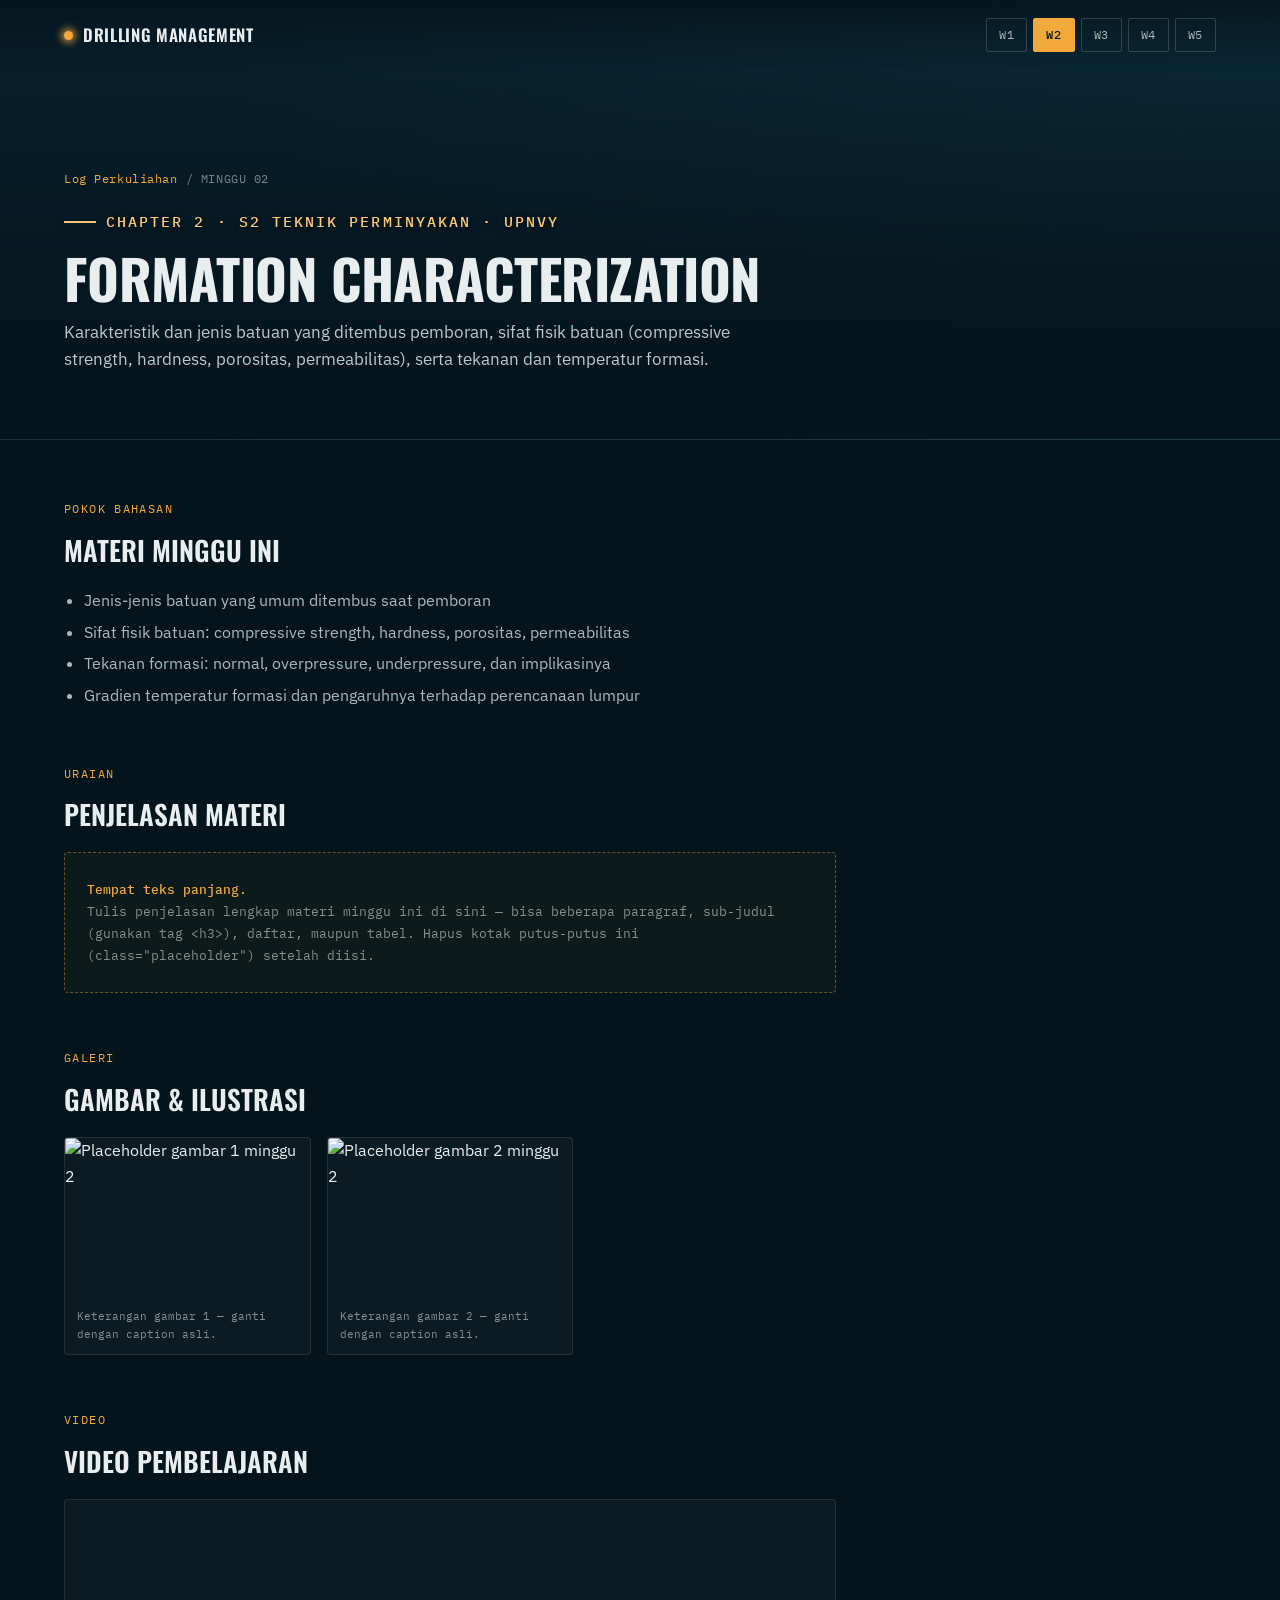
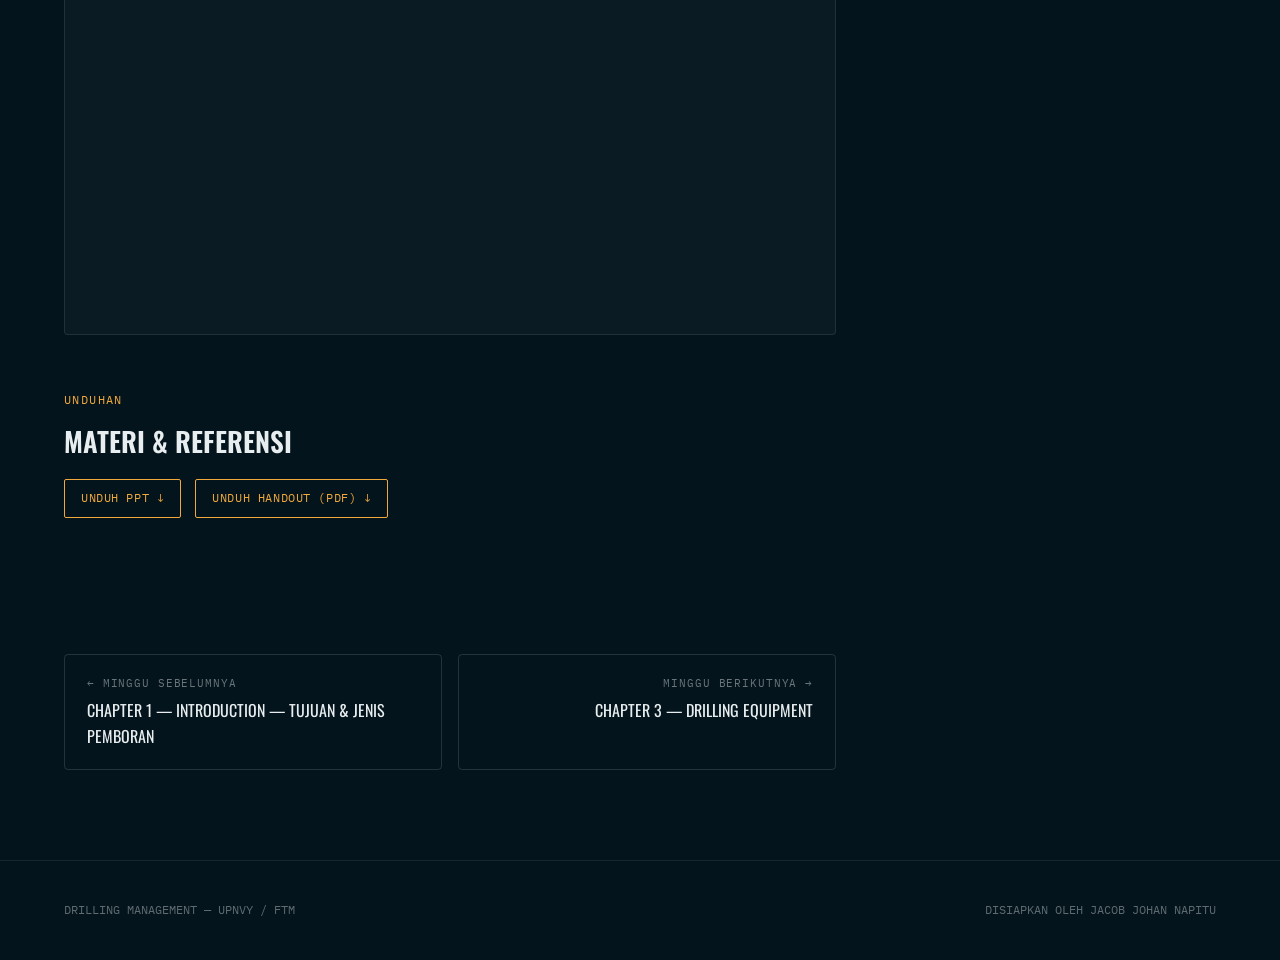
==== week2.html @ b5807e6e "Add files via upload" ====
<!DOCTYPE html>
<html lang="id">
<head>
<meta charset="UTF-8">
<meta name="viewport" content="width=device-width, initial-scale=1.0">
<title>Minggu 02 — Formation Characterization | Drilling Management UPNVY</title>
<link rel="stylesheet" href="styles.css">
<link rel="preconnect" href="https://fonts.googleapis.com">
<link href="https://fonts.googleapis.com/css2?family=Oswald:wght@400;500;600;700&family=IBM+Plex+Sans:wght@400;500;600&family=IBM+Plex+Mono:wght@400;500&display=swap" rel="stylesheet">
</head>
<body>

<header>
  <div class="brand"><a href="index.html"><span class="dot"></span>DRILLING MANAGEMENT</a></div>
  <nav class="weeks" id="weekNav">
    <a href="week1.html">W1</a>
    <a href="week2.html" class="active">W2</a>
    <a href="week3.html">W3</a>
    <a href="week4.html">W4</a>
    <a href="week5.html">W5</a>
  </nav>
</header>

<section class="page-hero">
  <div class="breadcrumb"><a href="index.html">Log Perkuliahan</a> / MINGGU 02</div>
  <div class="eyebrow">Chapter 2 · S2 Teknik Perminyakan · UPNVY</div>
  <h1>Formation Characterization</h1>
  <p class="hero-sub">Karakteristik dan jenis batuan yang ditembus pemboran, sifat fisik batuan (compressive strength, hardness, porositas, permeabilitas), serta tekanan dan temperatur formasi.</p>
</section>

<section class="content">

  <div class="content-block">
    <div class="section-label">Pokok Bahasan</div>
    <h2>Materi Minggu Ini</h2>
    <ul>
      <li>Jenis-jenis batuan yang umum ditembus saat pemboran</li>
      <li>Sifat fisik batuan: compressive strength, hardness, porositas, permeabilitas</li>
      <li>Tekanan formasi: normal, overpressure, underpressure, dan implikasinya</li>
      <li>Gradien temperatur formasi dan pengaruhnya terhadap perencanaan lumpur</li>
    </ul>
  </div>

  <div class="content-block">
    <div class="section-label">Uraian</div>
    <h2>Penjelasan Materi</h2>
    <!-- Ganti isi placeholder di bawah ini dengan teks penjelasan lengkap untuk minggu 2 -->
    <div class="placeholder">
      <strong>Tempat teks panjang.</strong><br>
      Tulis penjelasan lengkap materi minggu ini di sini — bisa beberapa paragraf,
      sub-judul (gunakan tag &lt;h3&gt;), daftar, maupun tabel. Hapus kotak putus-putus ini
      (class="placeholder") setelah diisi.
    </div>
  </div>

  <div class="content-block">
    <div class="section-label">Galeri</div>
    <h2>Gambar &amp; Ilustrasi</h2>
    <!-- Duplikat blok <figure> untuk menambah gambar. Ganti src dan figcaption. -->
    <div class="gallery">
      <figure>
        <img src="https://via.placeholder.com/600x400/0B2A3D/E8EEEF?text=Gambar+1" alt="Placeholder gambar 1 minggu 2">
        <figcaption>Keterangan gambar 1 — ganti dengan caption asli.</figcaption>
      </figure>
      <figure>
        <img src="https://via.placeholder.com/600x400/0B2A3D/E8EEEF?text=Gambar+2" alt="Placeholder gambar 2 minggu 2">
        <figcaption>Keterangan gambar 2 — ganti dengan caption asli.</figcaption>
      </figure>
    </div>
  </div>

  <div class="content-block">
    <div class="section-label">Video</div>
    <h2>Video Pembelajaran</h2>
    <!-- Ganti src di bawah dengan tautan embed YouTube/Vimeo untuk minggu 2 -->
    <div class="video-frame">
      <iframe src="about:blank" title="Video minggu 2" allowfullscreen></iframe>
    </div>
  </div>

  <div class="content-block">
    <div class="section-label">Unduhan</div>
    <h2>Materi &amp; Referensi</h2>
    <!-- Ganti href="#" dengan tautan file PPT/PDF asli, misal ke folder /slides/week2.pptx -->
    <div class="downloads">
      <a class="ppt-btn" href="#">UNDUH PPT ↓</a>
      <a class="ppt-btn" href="#">UNDUH HANDOUT (PDF) ↓</a>
    </div>
  </div>

</section>

<div class="page-nav">
  <a href="week1.html" class="prev">
    <div class="dir">← MINGGU SEBELUMNYA</div>
    <div class="ttl">Chapter 1 — Introduction — Tujuan &amp; Jenis Pemboran</div>
  </a>
  <a href="week3.html" class="next">
    <div class="dir">MINGGU BERIKUTNYA →</div>
    <div class="ttl">Chapter 3 — Drilling Equipment</div>
  </a>
</div>

<footer>
  <div>DRILLING MANAGEMENT — UPNVY / FTM</div>
  <div>DISIAPKAN OLEH JACOB JOHAN NAPITU</div>
</footer>

</body>
</html>
---- styles.css ----
/* ============================================================
   DRILLING MANAGEMENT — Shared Stylesheet
   Dipakai oleh index.html dan semua week*.html
   ============================================================ */

:root{
  --abyss:#04141C;
  --deep:#0B2A3D;
  --steel:#1D4E5F;
  --foam:#E8EEEF;
  --amber:#F2A93B;
  --rust:#C1502E;
  --font-display:'Oswald', sans-serif;
  --font-body:'IBM Plex Sans', sans-serif;
  --font-mono:'IBM Plex Mono', monospace;
}

*{margin:0;padding:0;box-sizing:border-box;}
html{scroll-behavior:smooth;}
body{
  background:var(--abyss);
  color:var(--foam);
  font-family:var(--font-body);
  line-height:1.6;
}
a{color:inherit;text-decoration:none;}
img{max-width:100%;display:block;}

/* ===== NAV ===== */
header{
  position:fixed;top:0;left:0;right:0;z-index:100;
  display:flex;align-items:center;justify-content:space-between;
  padding:18px 5vw;
  background:linear-gradient(180deg, rgba(4,20,28,0.92), rgba(4,20,28,0));
  backdrop-filter:blur(2px);
  gap:16px;flex-wrap:wrap;
}
.brand{
  font-family:var(--font-display);
  font-weight:600;
  letter-spacing:0.04em;
  font-size:1.05rem;
  display:flex;align-items:center;gap:10px;
}
.brand a{display:flex;align-items:center;gap:10px;}
.brand .dot{
  width:9px;height:9px;border-radius:50%;
  background:var(--amber);
  box-shadow:0 0 8px 2px var(--amber);
  animation:pulse-dot 2.4s ease-in-out infinite;
}
nav.weeks{display:flex;gap:6px;flex-wrap:wrap;}
nav.weeks a{
  position:relative;
  font-family:var(--font-mono);
  font-size:0.72rem;
  letter-spacing:0.05em;
  padding:7px 12px;
  border:1px solid rgba(232,238,239,0.18);
  border-radius:2px;
  color:rgba(232,238,239,0.75);
  transition:all .2s ease;
}
nav.weeks a:hover{
  border-color:var(--amber);
  color:var(--amber);
  background:rgba(242,169,59,0.08);
}
nav.weeks a.active{
  border-color:var(--amber);
  color:var(--abyss);
  background:var(--amber);
  font-weight:500;
}

@keyframes pulse-dot{
  0%,100%{opacity:.35;transform:scale(0.85);}
  50%{opacity:1;transform:scale(1.15);}
}

/* ===== HERO (index) ===== */
.hero{
  position:relative;
  height:100vh;
  min-height:640px;
  display:flex;
  flex-direction:column;
  justify-content:flex-end;
  overflow:hidden;
}
.hero-photo{
  position:absolute;inset:0;
  background-image:
    linear-gradient(180deg, rgba(4,20,28,0.45) 0%, rgba(4,20,28,0.25) 45%, rgba(4,20,28,0.92) 100%),
    url('https://images.unsplash.com/photo-1690508313456-bf8c851e8319?fm=jpg&q=80&w=2400&auto=format&fit=crop');
  background-size:cover;
  background-position:center 62%;
  filter:saturate(0.9) contrast(1.05);
}
.hero-content{
  position:relative;z-index:2;
  padding:0 5vw 92px;
  max-width:820px;
}
.eyebrow{
  font-family:var(--font-mono);
  font-weight:500;
  font-size:0.92rem;
  letter-spacing:0.14em;
  color:#FFC875;
  text-shadow:0 1px 6px rgba(4,20,28,0.9), 0 1px 2px rgba(4,20,28,1);
  text-transform:uppercase;
  margin-bottom:20px;
  display:flex;align-items:center;gap:10px;
}
.eyebrow::before{content:'';width:32px;height:2px;background:#FFC875;box-shadow:0 1px 4px rgba(4,20,28,0.9);}
h1{
  font-family:var(--font-display);
  font-weight:700;
  font-size:clamp(2.4rem, 6vw, 4.6rem);
  line-height:1.02;
  letter-spacing:-0.01em;
  text-transform:uppercase;
  margin-bottom:20px;
}
h1 span{color:var(--amber);}
.hero-sub{
  font-size:1.05rem;
  color:rgba(232,238,239,0.82);
  max-width:560px;
  margin-bottom:6px;
}
.hero-meta{
  margin-top:28px;
  font-family:var(--font-mono);
  font-size:0.76rem;
  color:rgba(232,238,239,0.6);
  letter-spacing:0.03em;
}

/* ===== ANIMATED WAVES ===== */
.wave-wrap{
  position:absolute;bottom:0;left:0;width:100%;height:110px;
  z-index:1;overflow:hidden;
}
.wave-layer{
  position:absolute;left:0;width:100%;height:100%;
  background-repeat:repeat-x;
  background-size:800px 100%;
}
.wave-1{
  bottom:0;
  background-image:url("data:image/svg+xml,%3Csvg xmlns='http://www.w3.org/2000/svg' viewBox='0 0 800 110'%3E%3Cpath d='M0,55 C100,20 200,90 400,55 C600,20 700,90 800,55 L800,110 L0,110 Z' fill='%230B2A3D'/%3E%3C/svg%3E");
  opacity:0.88;
  animation:wave-scroll-l 16s linear infinite;
}
.wave-2{
  bottom:-14px;
  background-image:url("data:image/svg+xml,%3Csvg xmlns='http://www.w3.org/2000/svg' viewBox='0 0 800 90' %3E%3Cpath d='M0,45 C120,15 220,75 400,45 C580,15 680,75 800,45 L800,90 L0,90 Z' fill='%2304141C'/%3E%3C/svg%3E");
  opacity:0.95;
  animation:wave-scroll-r 24s linear infinite;
}
@keyframes wave-scroll-l{
  from{background-position-x:0;}
  to{background-position-x:-800px;}
}
@keyframes wave-scroll-r{
  from{background-position-x:0;}
  to{background-position-x:800px;}
}

/* ===== SECTION: INTRO ===== */
.intro{
  padding:90px 5vw 60px;
  max-width:900px;
  border-bottom:1px solid rgba(232,238,239,0.08);
}
.section-label{
  font-family:var(--font-mono);
  font-size:0.72rem;
  letter-spacing:0.12em;
  color:var(--amber);
  text-transform:uppercase;
  margin-bottom:14px;
}
.intro h2{
  font-family:var(--font-display);
  font-size:clamp(1.6rem,3vw,2.2rem);
  text-transform:uppercase;
  margin-bottom:18px;
  font-weight:600;
}
.intro p{color:rgba(232,238,239,0.75);max-width:680px;}
.lecturer{
  margin-top:26px;
  font-family:var(--font-mono);
  font-size:0.8rem;
  color:rgba(232,238,239,0.6);
}

/* ===== WEEK MENU (index) ===== */
.log{
  padding:60px 5vw 100px;
}
.log-header{
  display:flex;justify-content:space-between;align-items:baseline;
  margin-bottom:36px;flex-wrap:wrap;gap:10px;
}
.log-header h2{
  font-family:var(--font-display);
  font-size:clamp(1.6rem,3vw,2.2rem);
  text-transform:uppercase;
}
.entry{
  display:grid;
  grid-template-columns:110px 1fr auto;
  gap:28px;
  align-items:start;
  padding:28px 0;
  border-top:1px solid rgba(232,238,239,0.1);
  transition:background .2s ease;
}
.entry:hover{background:rgba(29,78,95,0.12);}
.entry:last-child{border-bottom:1px solid rgba(232,238,239,0.1);}
.entry-week{
  font-family:var(--font-mono);
  font-size:0.85rem;
  color:var(--amber);
  letter-spacing:0.05em;
  padding-top:4px;
}
.entry-week small{
  display:block;
  color:rgba(232,238,239,0.45);
  font-size:0.68rem;
  margin-top:4px;
}
.entry-body h3{
  font-family:var(--font-display);
  font-weight:500;
  font-size:1.25rem;
  text-transform:uppercase;
  margin-bottom:8px;
  letter-spacing:0.01em;
}
.entry-body p{
  color:rgba(232,238,239,0.65);
  font-size:0.92rem;
  max-width:560px;
}
.entry-action{
  display:flex;align-items:center;padding-top:4px;
}
.ppt-btn, .open-btn{
  font-family:var(--font-mono);
  font-size:0.72rem;
  letter-spacing:0.05em;
  padding:9px 16px;
  border:1px solid var(--amber);
  color:var(--amber);
  border-radius:2px;
  white-space:nowrap;
  transition:all .2s ease;
  display:inline-block;
}
.ppt-btn:hover, .open-btn:hover{background:var(--amber);color:var(--abyss);}

/* ===== WEEK PAGE ===== */
.page-hero{
  position:relative;
  padding:170px 5vw 60px;
  border-bottom:1px solid rgba(232,238,239,0.08);
  background:
    linear-gradient(180deg, rgba(11,42,61,0.55), rgba(4,20,28,1) 88%),
    radial-gradient(ellipse at top right, rgba(29,78,95,0.5), transparent 60%);
}
.breadcrumb{
  font-family:var(--font-mono);
  font-size:0.72rem;
  letter-spacing:0.05em;
  color:rgba(232,238,239,0.5);
  margin-bottom:22px;
  display:flex;align-items:center;gap:8px;
}
.breadcrumb a{color:var(--amber);}
.breadcrumb a:hover{text-decoration:underline;}
.page-hero .eyebrow{margin-bottom:16px;}
.page-hero h1{font-size:clamp(2rem,5vw,3.4rem);margin-bottom:14px;}
.page-hero .hero-sub{max-width:680px;}

.content{
  padding:60px 5vw 40px;
  max-width:900px;
}
.content-block{
  margin-bottom:56px;
}
.content-block .section-label{margin-bottom:10px;}
.content-block h2{
  font-family:var(--font-display);
  font-size:clamp(1.3rem,2.4vw,1.7rem);
  text-transform:uppercase;
  font-weight:600;
  margin-bottom:16px;
}
.content-block p{
  color:rgba(232,238,239,0.75);
  max-width:700px;
  margin-bottom:14px;
}
.content-block ul{
  color:rgba(232,238,239,0.75);
  max-width:700px;
  padding-left:20px;
  margin-bottom:14px;
}
.content-block li{margin-bottom:6px;}

/* Placeholder box: menandai tempat konten tambahan (teks, gambar, video) akan diisi */
.placeholder{
  border:1px dashed rgba(242,169,59,0.4);
  border-radius:4px;
  padding:26px 22px;
  background:rgba(242,169,59,0.04);
  color:rgba(232,238,239,0.55);
  font-family:var(--font-mono);
  font-size:0.8rem;
  line-height:1.7;
}
.placeholder strong{color:var(--amber);font-weight:500;}

.gallery{
  display:grid;
  grid-template-columns:repeat(auto-fill, minmax(220px, 1fr));
  gap:16px;
}
.gallery figure{
  border:1px solid rgba(232,238,239,0.1);
  border-radius:4px;
  overflow:hidden;
  background:rgba(232,238,239,0.03);
}
.gallery img{width:100%;height:160px;object-fit:cover;}
.gallery figcaption{
  padding:10px 12px;
  font-family:var(--font-mono);
  font-size:0.7rem;
  color:rgba(232,238,239,0.55);
}

.video-frame{
  position:relative;width:100%;padding-top:56.25%;
  border:1px solid rgba(232,238,239,0.1);border-radius:4px;overflow:hidden;
  background:rgba(232,238,239,0.03);
}
.video-frame iframe{
  position:absolute;inset:0;width:100%;height:100%;border:0;
}

.downloads{display:flex;gap:14px;flex-wrap:wrap;}

/* ===== PAGE NAV (prev/next) ===== */
.page-nav{
  display:flex;justify-content:space-between;align-items:stretch;
  gap:16px;flex-wrap:wrap;
  padding:40px 5vw 90px;
  max-width:900px;
}
.page-nav a{
  flex:1;min-width:220px;
  border:1px solid rgba(232,238,239,0.14);
  border-radius:4px;
  padding:20px 22px;
  transition:all .2s ease;
}
.page-nav a:hover{border-color:var(--amber);background:rgba(242,169,59,0.06);}
.page-nav .dir{
  font-family:var(--font-mono);
  font-size:0.68rem;
  letter-spacing:0.08em;
  color:rgba(232,238,239,0.45);
  margin-bottom:6px;
}
.page-nav .ttl{
  font-family:var(--font-display);
  font-size:1rem;
  text-transform:uppercase;
  color:var(--foam);
}
.page-nav .next{text-align:right;}

/* ===== FOOTER ===== */
footer{
  padding:40px 5vw;
  border-top:1px solid rgba(232,238,239,0.08);
  font-family:var(--font-mono);
  font-size:0.72rem;
  color:rgba(232,238,239,0.4);
  display:flex;justify-content:space-between;flex-wrap:wrap;gap:10px;
}

@media (max-width:720px){
  .entry{grid-template-columns:1fr;gap:10px;}
  .entry-action{justify-content:flex-start;}
  nav.weeks{display:none;}
  .page-nav .next{text-align:left;}
}

@media (prefers-reduced-motion: reduce){
  .wave-1,.wave-2,.brand .dot{animation:none !important;}
}
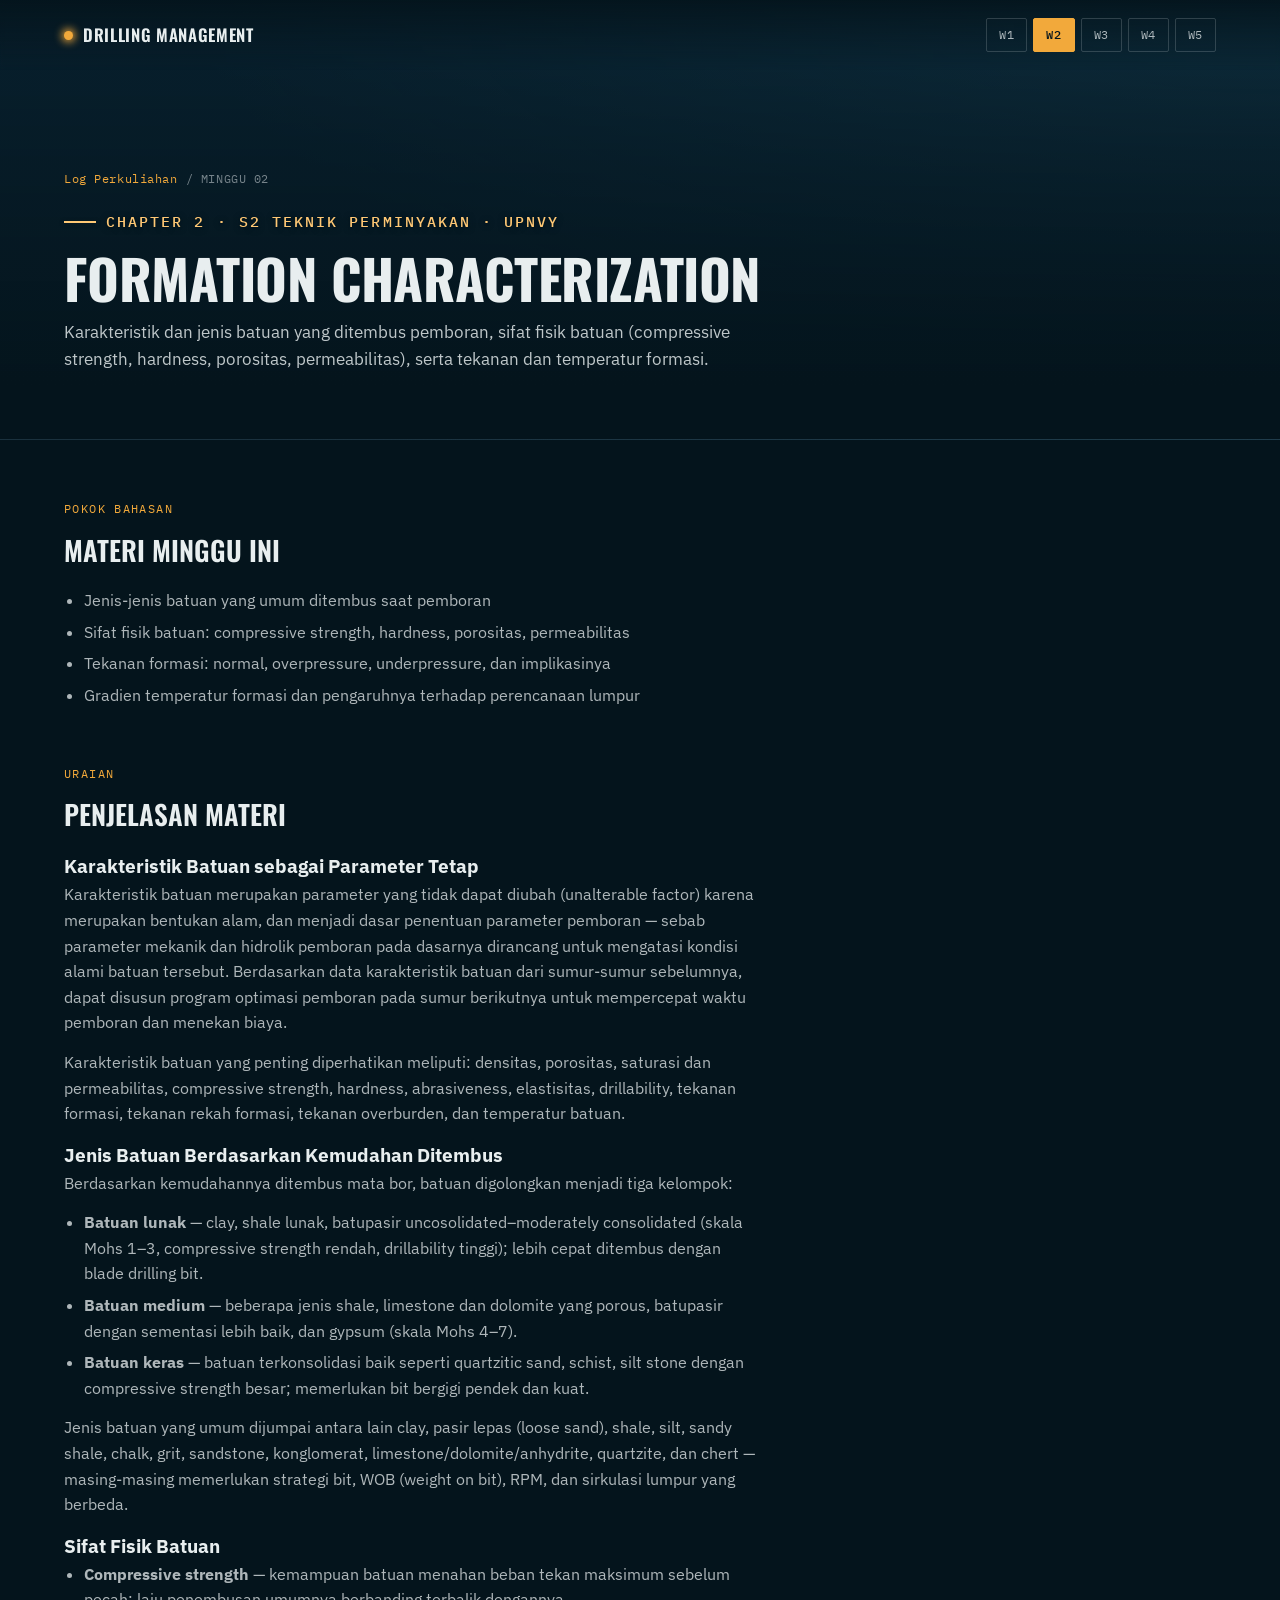
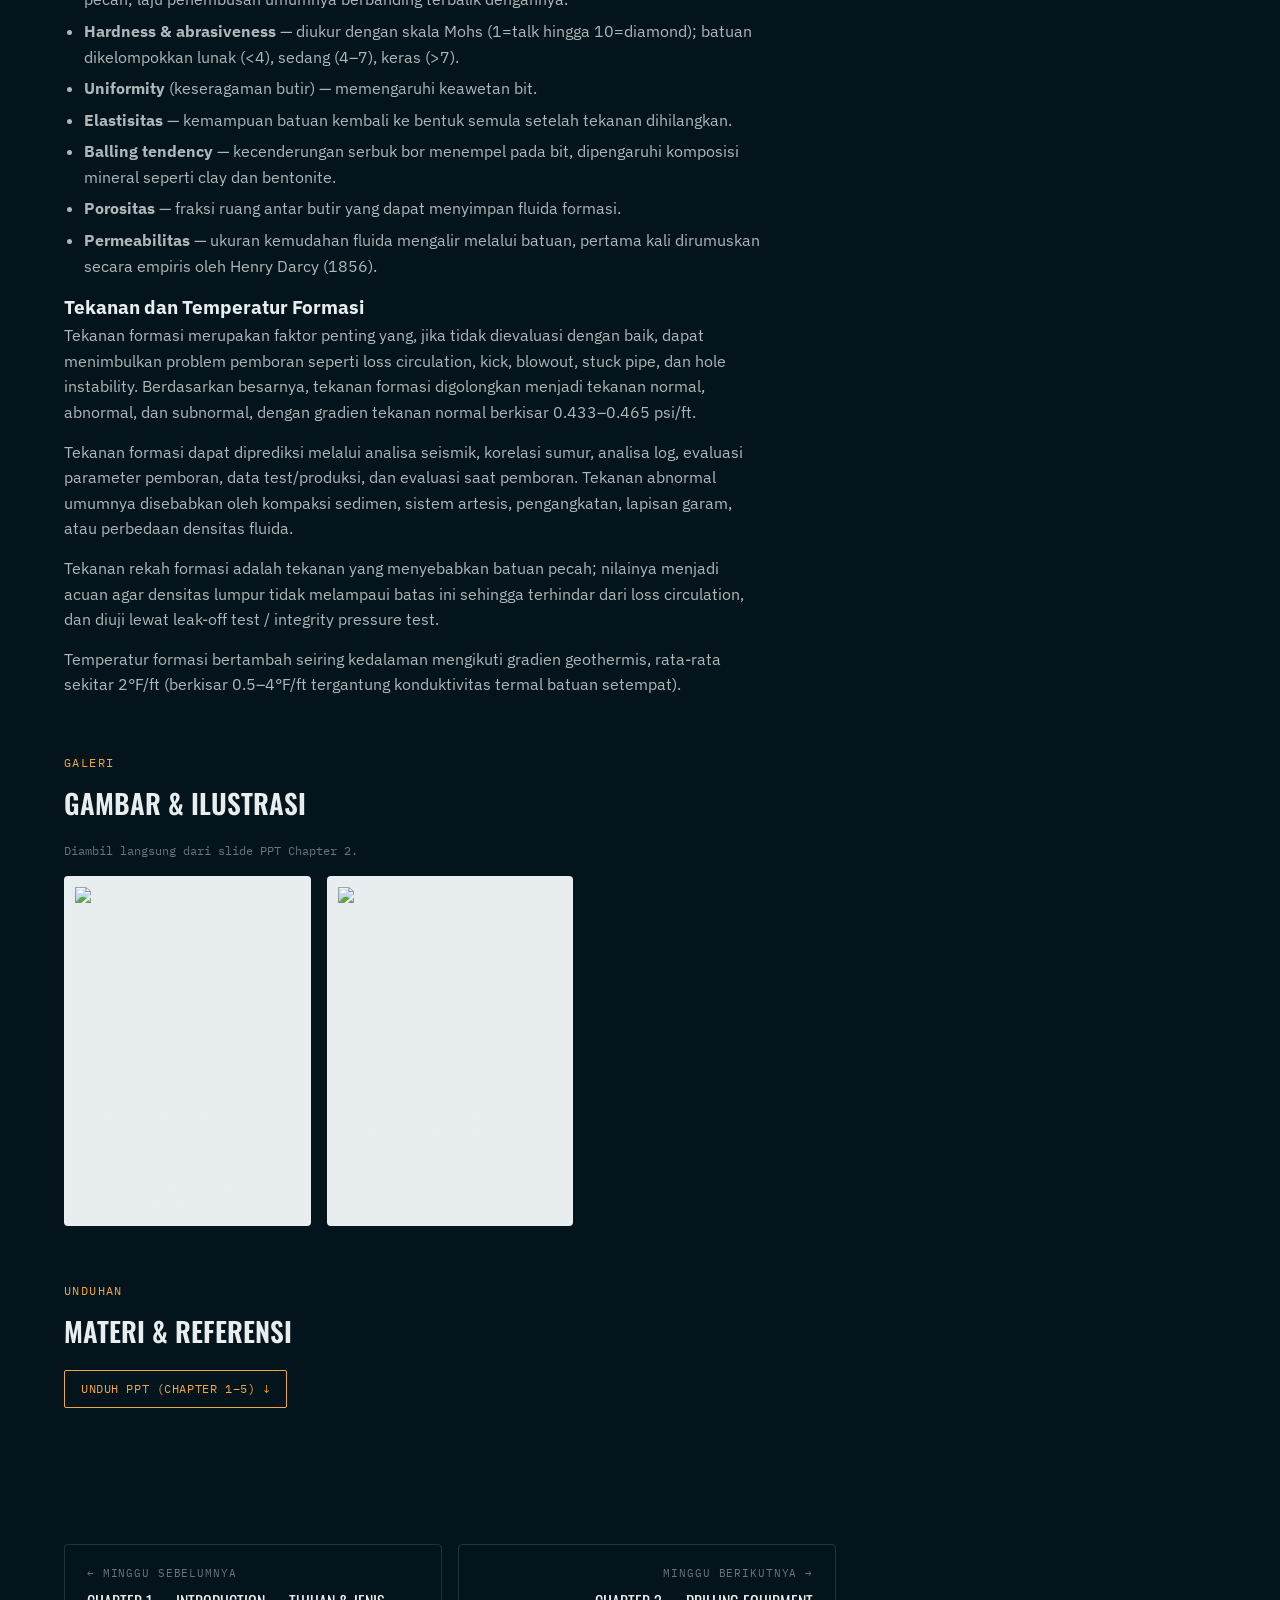
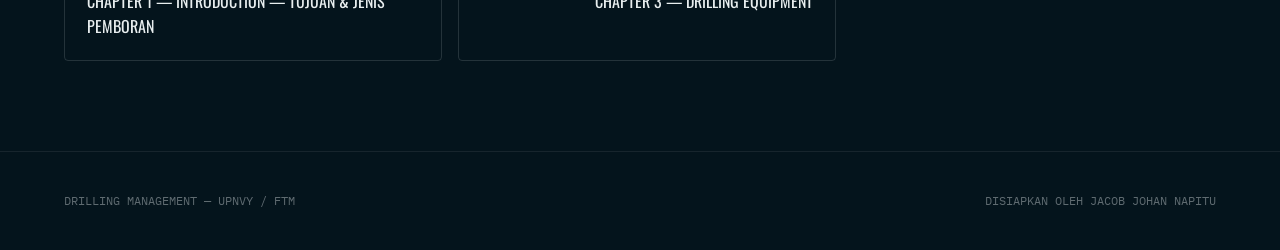
==== commit 27199e4a: "Add files via upload" ====
--- a/week2.html
+++ b/week2.html
@@ -44,47 +44,58 @@
   <div class="content-block">
     <div class="section-label">Uraian</div>
     <h2>Penjelasan Materi</h2>
-    <!-- Ganti isi placeholder di bawah ini dengan teks penjelasan lengkap untuk minggu 2 -->
-    <div class="placeholder">
-      <strong>Tempat teks panjang.</strong><br>
-      Tulis penjelasan lengkap materi minggu ini di sini — bisa beberapa paragraf,
-      sub-judul (gunakan tag &lt;h3&gt;), daftar, maupun tabel. Hapus kotak putus-putus ini
-      (class="placeholder") setelah diisi.
+    <h3>Karakteristik Batuan sebagai Parameter Tetap</h3>
+      <p>Karakteristik batuan merupakan parameter yang tidak dapat diubah (unalterable factor) karena merupakan bentukan alam, dan menjadi dasar penentuan parameter pemboran &mdash; sebab parameter mekanik dan hidrolik pemboran pada dasarnya dirancang untuk mengatasi kondisi alami batuan tersebut. Berdasarkan data karakteristik batuan dari sumur-sumur sebelumnya, dapat disusun program optimasi pemboran pada sumur berikutnya untuk mempercepat waktu pemboran dan menekan biaya.</p>
+      <p>Karakteristik batuan yang penting diperhatikan meliputi: densitas, porositas, saturasi dan permeabilitas, compressive strength, hardness, abrasiveness, elastisitas, drillability, tekanan formasi, tekanan rekah formasi, tekanan overburden, dan temperatur batuan.</p>
+
+      <h3>Jenis Batuan Berdasarkan Kemudahan Ditembus</h3>
+      <p>Berdasarkan kemudahannya ditembus mata bor, batuan digolongkan menjadi tiga kelompok:</p>
+      <ul>
+        <li><strong>Batuan lunak</strong> &mdash; clay, shale lunak, batupasir uncosolidated&ndash;moderately consolidated (skala Mohs 1&ndash;3, compressive strength rendah, drillability tinggi); lebih cepat ditembus dengan blade drilling bit.</li>
+        <li><strong>Batuan medium</strong> &mdash; beberapa jenis shale, limestone dan dolomite yang porous, batupasir dengan sementasi lebih baik, dan gypsum (skala Mohs 4&ndash;7).</li>
+        <li><strong>Batuan keras</strong> &mdash; batuan terkonsolidasi baik seperti quartzitic sand, schist, silt stone dengan compressive strength besar; memerlukan bit bergigi pendek dan kuat.</li>
+      </ul>
+      <p>Jenis batuan yang umum dijumpai antara lain clay, pasir lepas (loose sand), shale, silt, sandy shale, chalk, grit, sandstone, konglomerat, limestone/dolomite/anhydrite, quartzite, dan chert &mdash; masing-masing memerlukan strategi bit, WOB (weight on bit), RPM, dan sirkulasi lumpur yang berbeda.</p>
+
+      <h3>Sifat Fisik Batuan</h3>
+      <ul>
+        <li><strong>Compressive strength</strong> &mdash; kemampuan batuan menahan beban tekan maksimum sebelum pecah; laju penembusan umumnya berbanding terbalik dengannya.</li>
+        <li><strong>Hardness &amp; abrasiveness</strong> &mdash; diukur dengan skala Mohs (1=talk hingga 10=diamond); batuan dikelompokkan lunak (&lt;4), sedang (4&ndash;7), keras (&gt;7).</li>
+        <li><strong>Uniformity</strong> (keseragaman butir) &mdash; memengaruhi keawetan bit.</li>
+        <li><strong>Elastisitas</strong> &mdash; kemampuan batuan kembali ke bentuk semula setelah tekanan dihilangkan.</li>
+        <li><strong>Balling tendency</strong> &mdash; kecenderungan serbuk bor menempel pada bit, dipengaruhi komposisi mineral seperti clay dan bentonite.</li>
+        <li><strong>Porositas</strong> &mdash; fraksi ruang antar butir yang dapat menyimpan fluida formasi.</li>
+        <li><strong>Permeabilitas</strong> &mdash; ukuran kemudahan fluida mengalir melalui batuan, pertama kali dirumuskan secara empiris oleh Henry Darcy (1856).</li>
+      </ul>
+
+      <h3>Tekanan dan Temperatur Formasi</h3>
+      <p>Tekanan formasi merupakan faktor penting yang, jika tidak dievaluasi dengan baik, dapat menimbulkan problem pemboran seperti loss circulation, kick, blowout, stuck pipe, dan hole instability. Berdasarkan besarnya, tekanan formasi digolongkan menjadi tekanan normal, abnormal, dan subnormal, dengan gradien tekanan normal berkisar 0.433&ndash;0.465 psi/ft.</p>
+      <p>Tekanan formasi dapat diprediksi melalui analisa seismik, korelasi sumur, analisa log, evaluasi parameter pemboran, data test/produksi, dan evaluasi saat pemboran. Tekanan abnormal umumnya disebabkan oleh kompaksi sedimen, sistem artesis, pengangkatan, lapisan garam, atau perbedaan densitas fluida.</p>
+      <p>Tekanan rekah formasi adalah tekanan yang menyebabkan batuan pecah; nilainya menjadi acuan agar densitas lumpur tidak melampaui batas ini sehingga terhindar dari loss circulation, dan diuji lewat leak-off test / integrity pressure test.</p>
+      <p>Temperatur formasi bertambah seiring kedalaman mengikuti gradien geothermis, rata-rata sekitar 2&deg;F/ft (berkisar 0.5&ndash;4&deg;F/ft tergantung konduktivitas termal batuan setempat).</p>
     </div>
-  </div>
-
   <div class="content-block">
     <div class="section-label">Galeri</div>
     <h2>Gambar &amp; Ilustrasi</h2>
-    <!-- Duplikat blok <figure> untuk menambah gambar. Ganti src dan figcaption. -->
+    <p style="font-family:var(--font-mono);font-size:0.72rem;color:rgba(232,238,239,0.45);margin-bottom:16px;">Diambil langsung dari slide PPT Chapter 2.</p>
     <div class="gallery">
       <figure>
-        <img src="https://via.placeholder.com/600x400/0B2A3D/E8EEEF?text=Gambar+1" alt="Placeholder gambar 1 minggu 2">
-        <figcaption>Keterangan gambar 1 — ganti dengan caption asli.</figcaption>
+        <img src="images/week2-karakteristik-batuan.png" alt="Karakteristik batuan yang dibor — proses pemboran pada dasarnya adalah pertemuan pahat dengan batuan sedimen (batu pasir, gamping, lempung, batu bara, sedimen vulkanik)." loading="lazy">
+        <figcaption>Karakteristik batuan yang dibor — proses pemboran pada dasarnya adalah pertemuan pahat dengan batuan sedimen (batu pasir, gamping, lempung, batu bara, sedimen vulkanik).</figcaption>
       </figure>
       <figure>
-        <img src="https://via.placeholder.com/600x400/0B2A3D/E8EEEF?text=Gambar+2" alt="Placeholder gambar 2 minggu 2">
-        <figcaption>Keterangan gambar 2 — ganti dengan caption asli.</figcaption>
+        <img src="images/week2-tekanan-formasi.jpeg" alt="Formasi ter-fault (kiri) dan struktur antiklin (kanan) yang memengaruhi distribusi tekanan formasi normal dan abnormal." loading="lazy">
+        <figcaption>Formasi ter-fault (kiri) dan struktur antiklin (kanan) yang memengaruhi distribusi tekanan formasi normal dan abnormal.</figcaption>
       </figure>
-    </div>
-  </div>
-
-  <div class="content-block">
-    <div class="section-label">Video</div>
-    <h2>Video Pembelajaran</h2>
-    <!-- Ganti src di bawah dengan tautan embed YouTube/Vimeo untuk minggu 2 -->
-    <div class="video-frame">
-      <iframe src="about:blank" title="Video minggu 2" allowfullscreen></iframe>
     </div>
   </div>
 
   <div class="content-block">
     <div class="section-label">Unduhan</div>
     <h2>Materi &amp; Referensi</h2>
-    <!-- Ganti href="#" dengan tautan file PPT/PDF asli, misal ke folder /slides/week2.pptx -->
+    <!-- File PPT sumber (mencakup Chapter 1-5). Jika nanti dipecah per-minggu, ganti href ke file masing-masing -->
     <div class="downloads">
-      <a class="ppt-btn" href="#">UNDUH PPT ↓</a>
-      <a class="ppt-btn" href="#">UNDUH HANDOUT (PDF) ↓</a>
+      <a class="ppt-btn" href="DRILLING_MANAGEMENT_Section-1.ppt">UNDUH PPT (CHAPTER 1&ndash;5) &#8595;</a>
     </div>
   </div>
 
--- a/styles.css
+++ b/styles.css
@@ -338,9 +338,9 @@
   border:1px solid rgba(232,238,239,0.1);
   border-radius:4px;
   overflow:hidden;
-  background:rgba(232,238,239,0.03);
-}
-.gallery img{width:100%;height:160px;object-fit:cover;}
+  background:var(--foam);
+}
+.gallery img{width:100%;height:220px;object-fit:contain;display:block;padding:10px;box-sizing:border-box;background:var(--foam);}
 .gallery figcaption{
   padding:10px 12px;
   font-family:var(--font-mono);
